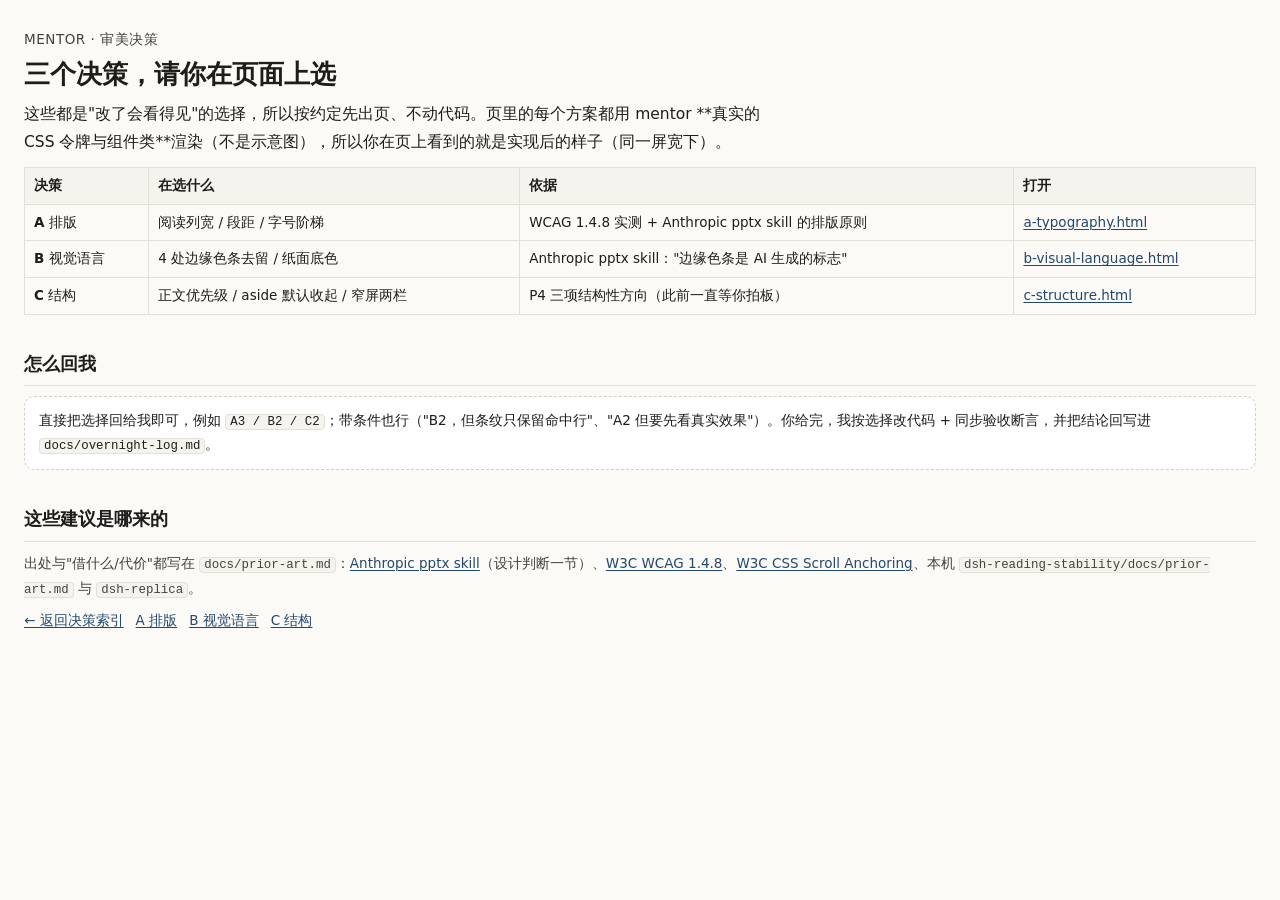
==== docs/decisions/index.html @ 44f7cc59 "先例调研 + 审美决策页（用户新规则的第一轮） - docs/prior-art.md：借 Anthropic pptx skill 的设计判断、DSH 阅读稳定性先例、WCAG 1.4.8 阈值 -" ====
<!DOCTYPE html>
<html lang="zh-CN">
<head>
<meta charset="utf-8">
<meta name="viewport" content="width=device-width, initial-scale=1">
<meta name="color-scheme" content="light dark">
<title>mentor · 审美决策索引</title>
<link rel="stylesheet" href="../../ui/styles.css">
<style>
  /* 决策页自己的外壳：刻意不复用 .app 的网格，避免和 mentor 的响应式布局打架；
     但所有"被评估的观感"都用 mentor 真实的类与令牌渲染。 */
  body { margin: 0; padding: 28px 24px 64px; background: var(--paper); color: var(--ink); }
  .wrap { max-width: 1560px; margin: 0 auto; }
  .kicker { font-size: var(--fs-xs); color: var(--ink-2); letter-spacing: .04em; text-transform: uppercase; }
  h1 { font-size: 26px; line-height: 1.3; margin: 6px 0 10px; }
  h2 { font-size: 18px; margin: 34px 0 10px; padding-bottom: 6px; border-bottom: 1px solid var(--line); }
  h3 { font-size: 15px; margin: 22px 0 8px; }
  p, li { font-size: 14.5px; line-height: 1.75; color: var(--ink); }
  .muted { color: var(--ink-2); }
  .lede { font-size: 15.5px; line-height: 1.8; max-width: 76ch; }
  .measured { display: flex; flex-wrap: wrap; gap: 10px; margin: 14px 0 6px; padding: 0; list-style: none; }
  .measured li { flex: 1 1 200px; background: var(--surface); border: 1px solid var(--line);
                 border-radius: var(--r-md); padding: 10px 12px; font-size: 13px; line-height: 1.6; }
  .measured b { font-size: 15px; }
  .ok::before { content: "✓ "; color: var(--ok, #4e9a6a); }
  .bad::before { content: "✗ "; color: var(--warn, #c2703b); }
  .variants { display: grid; grid-template-columns: minmax(0, 1fr); gap: 22px; margin-top: 12px; }
  .variant { background: var(--surface); border: 1px solid var(--line); border-radius: var(--r-lg);
             padding: 14px 16px 18px; min-width: 0; }
  .variant__head { display: flex; align-items: baseline; gap: 10px; flex-wrap: wrap; margin-bottom: 4px; }
  .variant__code { font-family: var(--font-mono); font-size: 13px; color: var(--accent-ink);
                   border: 1px solid var(--line-strong); border-radius: var(--r-pill); padding: 1px 8px; }
  .variant__name { font-size: 15px; font-weight: 650; }
  .variant__desc { font-size: 13.5px; line-height: 1.7; color: var(--ink-2); max-width: 86ch; }
  .stage { margin-top: 12px; border: 1px solid var(--line); border-radius: var(--r-md);
           overflow-x: auto; overflow-y: hidden; background: var(--paper); }
  .stage::after { content: "窗口宽 1440px（可横向滚动查看整幅）"; display: block; padding: 4px 10px;
                  font-size: 11.5px; color: var(--ink-2); border-top: 1px solid var(--line); }
  .narrow-hint::after { content: "窗口宽 420px（窄屏真实尺寸）"; }
  /* 决策页里的"窗口"：定宽，靠 CSS 变量区分各变体 */
  .d-shell { display: grid; grid-template-columns: 208px minmax(0, 1fr) 320px; height: 420px; }
  .d-shell.two-col { grid-template-columns: 208px minmax(0, 1fr); }
  .d-shell.no-right { grid-template-columns: 208px minmax(0, 1fr); }
  .d-shell--narrow { grid-template-columns: minmax(0, 1fr); height: 520px; }
  .d-narrow { display: flex; flex-direction: column; min-width: 0; }
  .d-topbar { display: flex; align-items: center; justify-content: space-between; gap: 8px;
              padding: 8px 10px; border-bottom: 1px solid var(--line); background: var(--rail); }
  .d-tabs { display: flex; gap: 10px; }
  .d-tab { font-size: 13px; color: var(--ink-2); padding-bottom: 2px; }
  .d-tab.is-on { color: var(--accent-ink); font-weight: 600; box-shadow: inset 0 -2px 0 0 var(--accent); }
  .d-rail { border-right: 1px solid var(--line); background: var(--rail); padding: 10px; overflow: hidden; }
  .d-main { overflow: hidden; }
  .d-right { border-left: 1px solid var(--line); background: var(--rail); padding: 10px; overflow: hidden; }
  .d-canvas { height: 100%; overflow: hidden; }
  .d-canvas .canvas__inner { max-width: var(--maxw-read); margin: 0 auto; padding: 14px 16px; }
  .d-composer { border-top: 1px solid var(--line); background: var(--rail); padding: 8px 12px; }
  .d-row { display: flex; gap: 6px; flex-wrap: wrap; }
  table { border-collapse: collapse; width: 100%; margin: 10px 0 4px; font-size: 13.5px; }
  th, td { border: 1px solid var(--line); padding: 7px 9px; text-align: left; vertical-align: top;
           line-height: 1.6; }
  th { background: var(--surface-2); font-weight: 650; }
  .verdict { background: var(--accent-soft); border: 1px solid var(--line-strong);
             border-radius: var(--r-md); padding: 12px 14px; margin: 12px 0; }
  .verdict b { color: var(--accent-ink); }
  .how { background: var(--surface); border: 1px dashed var(--line-strong); border-radius: var(--r-md);
         padding: 12px 14px; font-size: 13.5px; line-height: 1.7; }
  code { font-family: var(--font-mono); font-size: .92em; background: var(--surface-2);
         border: 1px solid var(--line); border-radius: 4px; padding: 0 4px; }
  .nav { display: flex; gap: 12px; flex-wrap: wrap; margin-top: 8px; font-size: 13.5px; }
  .nav a { color: var(--accent-ink); }
  .legend { font-size: 12.5px; color: var(--ink-2); margin-top: 6px; }
  @media (max-width: 900px) {
    .d-shell, .d-shell.two-col, .d-shell.no-right, .d-shell--narrow { grid-template-columns: minmax(0, 1fr); }
    .d-shell:not(.d-shell--narrow) { height: auto; }
    .d-rail, .d-right { display: none; }
  }
</style>
</head>
<body>
<div class="wrap">
<p class="kicker">mentor · 审美决策</p><h1>三个决策，请你在页面上选</h1><p class="lede">这些都是"改了会看得见"的选择，所以按约定先出页、不动代码。页里的每个方案都用 mentor **真实的 CSS 令牌与组件类**渲染（不是示意图），所以你在页上看到的就是实现后的样子（同一屏宽下）。</p><table><thead><tr><th>决策</th><th>在选什么</th><th>依据</th><th>打开</th></tr></thead><tbody><tr><td><b>A</b> 排版</td><td>阅读列宽 / 段距 / 字号阶梯</td><td>WCAG 1.4.8 实测 + Anthropic pptx skill 的排版原则</td><td><a href="a-typography.html">a-typography.html</a></td></tr><tr><td><b>B</b> 视觉语言</td><td>4 处边缘色条去留 / 纸面底色</td><td>Anthropic pptx skill："边缘色条是 AI 生成的标志"</td><td><a href="b-visual-language.html">b-visual-language.html</a></td></tr><tr><td><b>C</b> 结构</td><td>正文优先级 / aside 默认收起 / 窄屏两栏</td><td>P4 三项结构性方向（此前一直等你拍板）</td><td><a href="c-structure.html">c-structure.html</a></td></tr></tbody></table><h2>怎么回我</h2><div class="how">直接把选择回给我即可，例如 <code>A3 / B2 / C2</code>；带条件也行（"B2，但条纹只保留命中行"、"A2 但要先看真实效果"）。你给完，我按选择改代码 + 同步验收断言，并把结论回写进 <code>docs/overnight-log.md</code>。</div><h2>这些建议是哪来的</h2><p class="muted" style="font-size:13.5px">出处与"借什么/代价"都写在 <code>docs/prior-art.md</code>：<a href="https://raw.githubusercontent.com/anthropics/skills/main/skills/pptx/SKILL.md" target="_blank" rel="noopener noreferrer">Anthropic pptx skill</a>（设计判断一节）、<a href="https://www.w3.org/WAI/WCAG21/Understanding/visual-presentation.html" target="_blank" rel="noopener noreferrer">W3C WCAG 1.4.8</a>、<a href="https://drafts.csswg.org/css-scroll-anchoring/" target="_blank" rel="noopener noreferrer">W3C CSS Scroll Anchoring</a>、本机 <code>dsh-reading-stability/docs/prior-art.md</code> 与 <code>dsh-replica</code>。</p><p class="nav"><a href="index.html">← 返回决策索引</a><a href="a-typography.html">A 排版</a><a href="b-visual-language.html">B 视觉语言</a><a href="c-structure.html">C 结构</a></p>
</div>
<script>
  // 验收脚本会读这个：决策页自己也不许有未捕获错误
  window.__ERRORS__ = [];
  window.addEventListener("error", (e) => window.__ERRORS__.push(String(e.message || e)));
  window.addEventListener("unhandledrejection", (e) => window.__ERRORS__.push("rejection: " + String(e.reason)));
</script>
</body>
</html>
---- ui/styles.css ----
/* ===========================================================================
   mentor 智能画布 — 设计令牌 + 三栏布局
   零依赖、零构建。所有颜色/字号/间距/圆角都集中在下面的 :root 里。
   =========================================================================== */

:root {
  /* --- 颜色：浅色纸面（默认） --- */
  --paper: #fbfaf7;            /* 页面底色，略带暖调的纸 */
  --surface: #ffffff;          /* 卡片 */
  --surface-2: #f5f3ee;        /* 次级底 / 代码块 */
  --surface-3: #ece9e2;        /* 更深的底 / 滑块轨道 */
  --rail: #f6f4ef;             /* 左右栏底 */
  --ink: #1e1d1a;              /* 正文 */
  --ink-2: #45423c;            /* 次级文字 */
  --ink-3: #6d6a62;            /* 弱化文字（在 paper 上对比 ≈ 5.0:1） */
  --line: #e3e0d8;             /* 分隔线 */
  --line-strong: #d3cfc4;      /* 强调分隔线 */
  --accent: #2f5d8c;           /* 低饱和靛蓝 */
  --accent-ink: #23486d;       /* 强调文字 / 链接 */
  --accent-soft: #e8eff6;      /* 强调底 */
  --mark: #f6e7ae;             /* 命中高亮 */
  --mark-ink: #4a3c07;
  --ok: #2c6e4f;
  --ok-soft: #e6f0ea;
  --warn: #8a5a12;
  --warn-soft: #fbf0dc;
  --danger: #a03a30;
  --danger-soft: #fbeae8;
  --focus: #2f5d8c;

  /* --- 字体 --- */
  --font-sans: "Segoe UI", "PingFang SC", "Hiragino Sans GB", "Microsoft YaHei UI",
    "Microsoft YaHei", "Noto Sans CJK SC", "Source Han Sans SC", system-ui, sans-serif;
  --font-mono: "Cascadia Mono", "JetBrains Mono", "SFMono-Regular", Consolas,
    "Liberation Mono", Menlo, "Courier New", monospace;

  /* --- 字号 / 行高（正文 15.5px / 1.7；最小可见文字 12px，只用于徽标类） --- */
  --fs-body: 15.5px;
  --fs-sm: 14.5px;
  --fs-xs: 13.5px;
  --fs-nano: 12.5px;
  --fs-lg: 17px;
  --fs-title: 21px;
  --lh-body: 1.7;
  --lh-tight: 1.35;

  /* --- 间距刻度 --- */
  --sp-1: 4px;
  --sp-2: 8px;
  --sp-3: 12px;
  --sp-4: 16px;
  --sp-5: 24px;
  --sp-6: 32px;
  --sp-7: 48px;

  /* --- 形状 --- */
  --r-sm: 6px;
  --r-md: 10px;
  --r-lg: 14px;
  --r-pill: 999px;
  --shadow-1: 0 1px 2px rgba(28, 26, 22, 0.06), 0 1px 1px rgba(28, 26, 22, 0.04);
  --shadow-2: 0 6px 20px rgba(28, 26, 22, 0.12);

  /* --- 布局 --- */
  --left-w: 272px;
  --right-w: 380px;
  --header-h: 56px;
  --composer-h: 132px;
  --tap: 34px;                 /* 最小点击目标（≥32px） */
  --maxw-read: 760px;

  color-scheme: light;
}

@media (prefers-color-scheme: dark) {
  :root {
    --paper: #17181a;
    --surface: #1f2124;
    --surface-2: #26282c;
    --surface-3: #33363b;
    --rail: #1b1d20;
    --ink: #e9e7e1;
    --ink-2: #c2c0b9;
    --ink-3: #9b9891;
    --line: #33363a;
    --line-strong: #45484d;
    --accent: #7fa8d4;
    --accent-ink: #a8c7e8;
    --accent-soft: #23313f;
    --mark: #5d4d16;
    --mark-ink: #f4e6b8;
    --ok: #74c39a;
    --ok-soft: #1d3229;
    --warn: #e0b46a;
    --warn-soft: #3a2f1b;
    --danger: #e08d84;
    --danger-soft: #3a2320;
    --focus: #a8c7e8;
    --shadow-1: 0 1px 2px rgba(0, 0, 0, 0.4);
    --shadow-2: 0 8px 24px rgba(0, 0, 0, 0.5);
    color-scheme: dark;
  }
}

/* --------------------------------------------------------------------------
   基础
   -------------------------------------------------------------------------- */

*,
*::before,
*::after {
  box-sizing: border-box;
}

html,
body {
  margin: 0;
  padding: 0;
  height: 100%;
}

body {
  background: var(--paper);
  color: var(--ink);
  font-family: var(--font-sans);
  font-size: var(--fs-body);
  line-height: var(--lh-body);
  -webkit-text-size-adjust: 100%;
  text-rendering: optimizeLegibility;
}

h1, h2, h3, h4, h5, h6, p, ul, ol, dl, dd, figure, blockquote {
  margin: 0;
}

ul, ol {
  padding: 0;
  list-style: none;
}

button {
  font: inherit;
  color: inherit;
  cursor: pointer;
}

/* 有些按钮/输入框声明了 display，会把 [hidden] 覆盖掉，这里统一兜底 */
[hidden] {
  display: none !important;
}

a {
  color: var(--accent-ink);
  text-decoration-thickness: 1px;
  text-underline-offset: 2px;
}

code, pre, kbd, samp {
  font-family: var(--font-mono);
  font-size: 0.92em;
}

:focus-visible {
  outline: 2px solid var(--focus);
  outline-offset: 2px;
  border-radius: var(--r-sm);
}

::selection {
  background: var(--accent-soft);
}

.visually-hidden {
  position: absolute;
  width: 1px;
  height: 1px;
  margin: -1px;
  padding: 0;
  overflow: hidden;
  clip: rect(0 0 0 0);
  clip-path: inset(50%);
  white-space: nowrap;
  border: 0;
}

.skip-link {
  position: absolute;
  left: var(--sp-3);
  top: -60px;
  z-index: 60;
  padding: var(--sp-2) var(--sp-3);
  background: var(--surface);
  border: 1px solid var(--line-strong);
  border-radius: var(--r-sm);
  transition: top 0.15s ease;
}

.skip-link:focus {
  top: var(--sp-3);
}

.icon {
  display: inline-flex;
  align-items: center;
  justify-content: center;
  flex: none;
}

/* --------------------------------------------------------------------------
   应用骨架
   -------------------------------------------------------------------------- */

.app {
  display: grid;
  grid-template-columns: var(--left-w) minmax(0, 1fr) var(--right-w);
  grid-template-rows: var(--header-h) minmax(0, 1fr) auto;
  grid-template-areas:
    "header header header"
    "left   canvas right"
    "composer composer composer";
  height: 100vh;
  height: 100dvh;
  overflow: hidden;
}

.app.is-left-collapsed {
  grid-template-columns: 0 minmax(0, 1fr) var(--right-w);
}

.app.is-right-collapsed {
  grid-template-columns: var(--left-w) minmax(0, 1fr) 0;
}

.app.is-left-collapsed.is-right-collapsed {
  grid-template-columns: 0 minmax(0, 1fr) 0;
}

/* --- 顶栏 --- */
.topbar {
  grid-area: header;
  display: flex;
  align-items: center;
  gap: var(--sp-3);
  padding: 0 var(--sp-4);
  background: var(--rail);
  border-bottom: 1px solid var(--line);
  min-width: 0;
}

.brand {
  display: flex;
  align-items: baseline;
  gap: var(--sp-2);
  min-width: 0;
}

.brand__mark {
  font-weight: 650;
  letter-spacing: 0.01em;
  font-size: var(--fs-lg);
}

.brand__sub {
  color: var(--ink-3);
  font-size: var(--fs-xs);
  white-space: nowrap;
  overflow: hidden;
  text-overflow: ellipsis;
}

.topbar__spacer {
  flex: 1 1 auto;
  min-width: var(--sp-2);
}

.topbar__status {
  display: flex;
  align-items: center;
  gap: var(--sp-2);
  font-size: var(--fs-xs);
  color: var(--ink-3);
  min-width: 0;
  overflow: hidden;
  white-space: nowrap;
}

.status-dot {
  width: 8px;
  height: 8px;
  border-radius: 50%;
  background: var(--ink-3);
  flex: none;
}

.status-dot.is-ok { background: var(--ok); }
.status-dot.is-warn { background: var(--warn); }
.status-dot.is-error { background: var(--danger); }

/* --- 通用按钮 --- */
.btn {
  display: inline-flex;
  align-items: center;
  justify-content: center;
  gap: var(--sp-2);
  min-height: var(--tap);
  padding: 0 var(--sp-3);
  background: var(--surface);
  color: var(--ink);
  border: 1px solid var(--line-strong);
  border-radius: var(--r-sm);
  font-size: var(--fs-sm);
  transition: background 0.12s ease, border-color 0.12s ease;
}

.btn:hover {
  background: var(--surface-2);
}

.btn--primary {
  background: var(--accent);
  border-color: var(--accent);
  color: #fff;
  font-weight: 600;
}

.btn--primary:hover {
  background: var(--accent-ink);
  border-color: var(--accent-ink);
}

@media (prefers-color-scheme: dark) {
  .btn--primary { color: #10161c; }
}

.btn--danger {
  background: var(--danger-soft);
  border-color: var(--danger);
  color: var(--danger);
  font-weight: 600;
}

.btn[disabled] {
  opacity: 0.5;
  cursor: not-allowed;
}

.btn--icon {
  padding: 0 var(--sp-2);
}

.ghost-btn {
  display: inline-flex;
  align-items: center;
  min-height: var(--tap);
  padding: 0 var(--sp-2);
  background: none;
  border: 1px dashed var(--line-strong);
  border-radius: var(--r-sm);
  color: var(--ink-2);
  font-size: var(--fs-xs);
}

.ghost-btn:hover {
  background: var(--surface-2);
  color: var(--ink);
}

/* --------------------------------------------------------------------------
   左右两栏
   -------------------------------------------------------------------------- */

.rail {
  min-width: 0;
  background: var(--rail);
  display: flex;
  flex-direction: column;
  overflow: hidden;
}

.rail--left {
  grid-area: left;
  border-right: 1px solid var(--line);
}

.rail--right {
  grid-area: right;
  border-left: 1px solid var(--line);
}

.app.is-left-collapsed .rail--left,
.app.is-right-collapsed .rail--right {
  display: none;
}

.rail__head {
  display: flex;
  align-items: center;
  gap: var(--sp-2);
  padding: var(--sp-3);
  border-bottom: 1px solid var(--line);
}

/* 宽屏拖拽调宽手柄（窄屏抽屉模式下隐藏） */
.rail {
  position: relative;
}

.rail__resize {
  position: absolute;
  top: 0;
  bottom: 0;
  width: 14px;
  cursor: col-resize;
  z-index: 5;
  background: none;
  border: 0;
}

.rail--left .rail__resize { right: -7px; }
.rail--right .rail__resize { left: -7px; }

.rail__resize::after {
  content: "";
  position: absolute;
  top: 0;
  bottom: 0;
  left: 6px;
  width: 2px;
  background: transparent;
}

.rail__resize:hover::after,
.rail__resize:focus-visible::after {
  background: var(--accent);
}

.rail__title {
  font-size: var(--fs-sm);
  font-weight: 650;
  letter-spacing: 0.02em;
  text-transform: none;
  color: var(--ink-2);
  flex: 1 1 auto;
}

.rail__body {
  flex: 1 1 auto;
  overflow-y: auto;
  overscroll-behavior: contain;
  padding: var(--sp-3);
}

.rail__section {
  margin-bottom: var(--sp-4);
}

.section-label {
  display: block;
  font-size: var(--fs-xs);
  color: var(--ink-3);
  letter-spacing: 0.04em;
  margin-bottom: var(--sp-2);
}

/* --- 笔记本 / 来源列表 --- */
.nb-list,
.src-list {
  display: flex;
  flex-direction: column;
  gap: var(--sp-1);
}

.nb-item,
.src-item {
  width: 100%;
  text-align: left;
  background: none;
  border: 1px solid transparent;
  border-radius: var(--r-sm);
  padding: var(--sp-2);
  min-height: var(--tap);
  display: block;
}

.nb-item:hover,
.src-item:hover {
  background: var(--surface-2);
}

.nb-item.is-active,
.src-item.is-active {
  background: var(--surface);
  border-color: var(--line-strong);
}

.src-item__row {
  display: flex;
  align-items: center;
  gap: var(--sp-2);
  min-width: 0;
}

.src-item__name {
  font-size: var(--fs-sm);
  color: var(--ink);
  overflow: hidden;
  text-overflow: ellipsis;
  white-space: nowrap;
  flex: 1 1 auto;
}

.src-item__meta {
  font-size: var(--fs-xs);
  color: var(--ink-3);
  display: flex;
  gap: var(--sp-2);
  margin-top: 2px;
  flex-wrap: wrap;
}

.nb-item__title {
  font-size: var(--fs-sm);
  display: block;
  overflow: hidden;
  text-overflow: ellipsis;
  white-space: nowrap;
}

.nb-item__meta {
  font-size: var(--fs-xs);
  color: var(--ink-3);
}

.hit-flag {
  flex: none;
  font-size: var(--fs-nano);
  line-height: 20px;
  height: 20px;
  padding: 0 var(--sp-2);
  border-radius: var(--r-pill);
  /* 命中数只是计数，不是"确认"语义：用中性灰底，绿色只留给置信度/确认类 */
  background: var(--surface-3);
  color: var(--ink-2);
  font-weight: 600;
}

.kind-tag {
  flex: none;
  font-size: var(--fs-nano);
  color: var(--ink-3);
  border: 1px solid var(--line-strong);
  border-radius: var(--r-sm);
  padding: 0 5px;
}

.src-item__hit {
  font-size: var(--fs-xs);
  color: var(--ink-2);
  margin-top: var(--sp-1);
  padding-left: var(--sp-2);
  border-left: 2px solid var(--mark);
}

.search-row {
  display: flex;
  gap: var(--sp-2);
  margin-bottom: var(--sp-3);
}

.search-row input {
  flex: 1 1 auto;
  min-width: 0;
  min-height: var(--tap);
  padding: 0 var(--sp-2);
  background: var(--surface);
  border: 1px solid var(--line-strong);
  border-radius: var(--r-sm);
  color: var(--ink);
  font: inherit;
  font-size: var(--fs-sm);
}

/* --- 右栏原文 --- */
.srcdoc__head {
  padding: var(--sp-3);
  border-bottom: 1px solid var(--line);
}

.srcdoc__title {
  font-size: var(--fs-sm);
  font-weight: 650;
  overflow-wrap: anywhere;
}

.srcdoc__path {
  font-size: var(--fs-xs);
  color: var(--ink-3);
  overflow-wrap: anywhere;
}

.srcdoc__toolbar {
  display: flex;
  align-items: center;
  gap: var(--sp-2);
  padding: var(--sp-2) var(--sp-3);
  border-bottom: 1px solid var(--line);
  flex-wrap: wrap;
}

.srcdoc__toolbar input {
  width: 92px;
  min-height: var(--tap);
  padding: 0 var(--sp-2);
  background: var(--surface);
  border: 1px solid var(--line-strong);
  border-radius: var(--r-sm);
  color: var(--ink);
  font: inherit;
  font-size: var(--fs-sm);
}

.srcview {
  padding: var(--sp-2) 0 var(--sp-6);
}

.srcview__code {
  display: block;
  font-family: var(--font-mono);
  font-size: var(--fs-xs);
  line-height: 1.65;
  white-space: pre-wrap;
  overflow-wrap: anywhere;
}

.line {
  display: flex;
  gap: var(--sp-2);
  padding: 0 var(--sp-3);
}

.line__n {
  flex: none;
  width: 42px;
  text-align: right;
  color: var(--ink-3);
  user-select: none;
  font-variant-numeric: tabular-nums;
}

.line__text {
  flex: 1 1 auto;
  min-width: 0;
  white-space: pre-wrap;
  overflow-wrap: anywhere;
}

.line.is-hit {
  background: var(--mark);
}

.line.is-hit .line__text {
  color: var(--mark-ink);
}

.line.is-target {
  background: var(--accent-soft);
  box-shadow: inset 3px 0 0 var(--accent);
}

.line.is-target .line__text {
  color: var(--ink);
}

.rail__empty {
  color: var(--ink-3);
  font-size: var(--fs-sm);
  padding: var(--sp-3);
  border: 1px dashed var(--line-strong);
  border-radius: var(--r-md);
  background: var(--surface);
}

/* --------------------------------------------------------------------------
   中栏：智能画布
   -------------------------------------------------------------------------- */

.canvas {
  grid-area: canvas;
  min-width: 0;
  overflow-y: auto;
  overscroll-behavior: contain;
  scroll-behavior: smooth;
}

.canvas__inner {
  max-width: var(--maxw-read);
  margin: 0 auto;
  padding: var(--sp-5) var(--sp-4) var(--sp-7);
  min-width: 0;
}

.canvas__notice:empty {
  display: none;
}

.notice {
  display: flex;
  gap: var(--sp-2);
  align-items: flex-start;
  padding: var(--sp-3);
  border-radius: var(--r-md);
  border: 1px solid var(--line-strong);
  background: var(--surface);
  margin-bottom: var(--sp-4);
  font-size: var(--fs-sm);
}

.notice--warn { background: var(--warn-soft); border-color: var(--warn); color: var(--ink); }
.notice--error { background: var(--danger-soft); border-color: var(--danger); color: var(--ink); }
.notice--info { background: var(--accent-soft); border-color: var(--accent); }
.notice__close {
  margin-left: auto;
  min-height: var(--tap);
  min-width: var(--tap);
  background: none;
  border: 1px solid transparent;
  border-radius: var(--r-sm);
  color: inherit;
}
.notice__close:hover { border-color: var(--line-strong); }

/* --- 一轮对话 --- */
.turn {
  margin-bottom: var(--sp-6);
}

.turn__q {
  display: flex;
  gap: var(--sp-2);
  align-items: flex-start;
  margin-bottom: var(--sp-3);
}

.turn__q-mark {
  flex: none;
  width: 22px;
  height: 22px;
  margin-top: 2px;
  border-radius: 50%;
  background: var(--accent-soft);
  color: var(--accent-ink);
  font-size: var(--fs-nano);
  font-weight: 700;
  display: flex;
  align-items: center;
  justify-content: center;
}

.turn__q-text {
  font-size: var(--fs-lg);
  font-weight: 600;
  line-height: var(--lh-tight);
  overflow-wrap: anywhere;
}

.turn__meta {
  display: flex;
  flex-wrap: wrap;
  gap: var(--sp-2);
  align-items: center;
  font-size: var(--fs-xs);
  color: var(--ink-3);
  margin-bottom: var(--sp-3);
  padding-bottom: var(--sp-2);
  border-bottom: 1px solid var(--line);
}

.pill {
  display: inline-flex;
  align-items: center;
  gap: 4px;
  height: 22px;
  padding: 0 var(--sp-2);
  border-radius: var(--r-pill);
  border: 1px solid var(--line-strong);
  background: var(--surface-2);
  color: var(--ink-2);
  font-size: var(--fs-nano);
  white-space: nowrap;
}

.pill--high { background: var(--ok-soft); color: var(--ok); border-color: var(--ok); }
.pill--medium { background: var(--warn-soft); color: var(--warn); border-color: var(--warn); }
.pill--low { background: var(--danger-soft); color: var(--danger); border-color: var(--danger); }
.pill--accent { background: var(--accent-soft); color: var(--accent-ink); border-color: var(--accent); }

/* --- 流式进度条 --- */
.stream-status {
  display: flex;
  align-items: center;
  gap: var(--sp-2);
  font-size: var(--fs-xs);
  color: var(--ink-3);
  min-height: var(--tap);
}

.stream-status__pulse {
  width: 8px;
  height: 8px;
  border-radius: 50%;
  background: var(--accent);
  /* 单次淡入表示"正在进行"，不做无限循环（无限动效是廉价感与耗电的来源） */
  animation: pulse-in 0.32s cubic-bezier(0.2, 0, 0, 1) 1 both;
  flex: none;
}

@keyframes pulse-in {
  from { opacity: 0.2; transform: scale(0.8); }
  to { opacity: 0.9; transform: scale(1); }
}

/* 组件入场：160–240ms、8px 位移、ease-out；骨架→实体在 120ms 内完成，避免闪烁 */
@keyframes widget-in {
  from { opacity: 0; transform: translateY(8px); }
  to { opacity: 1; transform: none; }
}

.widget:not(.widget--skeleton) {
  animation: widget-in 0.2s cubic-bezier(0.2, 0, 0, 1) both;
}

/* 只做透明度收尾，不动布局：布局位移交给骨架占位（FLIP 的轻量替代） */
@keyframes widget-swap {
  from { opacity: 0.4; }
  to { opacity: 1; }
}

@media (prefers-reduced-motion: reduce) {
  .stream-status__pulse { animation: none; opacity: 0.9; }
  .skel { animation: none !important; }
  .canvas { scroll-behavior: auto; }
  /* 降级为直接渲染，只保留焦点指示 */
  .widget,
  .widget:not(.widget--skeleton) {
    animation: none !important;
  }
  *, *::before, *::after {
    transition-duration: 0.01ms !important;
    animation-duration: 0.01ms !important;
    animation-iteration-count: 1 !important;
  }
}

/* --- 空状态 --- */
.empty-state {
  border: 1px dashed var(--line-strong);
  border-radius: var(--r-lg);
  background: var(--surface);
  padding: var(--sp-6) var(--sp-5);
  text-align: center;
}

.empty-state__title {
  font-size: var(--fs-lg);
  font-weight: 650;
  margin-bottom: var(--sp-2);
}

.empty-state__text {
  color: var(--ink-2);
  font-size: var(--fs-sm);
  max-width: 48ch;
  margin: 0 auto var(--sp-4);
}

.empty-state__hints {
  display: flex;
  flex-wrap: wrap;
  gap: var(--sp-2);
  justify-content: center;
}

/* --- 流式骨架 --- */
.plan-bar {
  display: flex;
  flex-wrap: wrap;
  align-items: center;
  gap: var(--sp-2);
  padding: var(--sp-3);
  margin-bottom: var(--sp-3);
  border: 1px solid var(--line);
  border-radius: var(--r-md);
  background: var(--surface-2);
  font-size: var(--fs-xs);
  color: var(--ink-2);
}

.plan-bar__types {
  display: flex;
  flex-wrap: wrap;
  gap: var(--sp-1);
}

.plan-chip {
  border: 1px dashed var(--line-strong);
  border-radius: var(--r-pill);
  padding: 0 var(--sp-2);
  height: 22px;
  line-height: 20px;
  font-size: var(--fs-nano);
  color: var(--ink-2);
  background: var(--surface);
}

.plan-chip.is-arrived {
  border-style: solid;
  border-color: var(--ok);
  color: var(--ok);
  background: var(--ok-soft);
}

.widget--skeleton {
  opacity: 0.85;
  /* 骨架预留稳定高度：真组件落地时不会把下面的内容顶下去（避免级联重排） */
  min-height: 112px;
}

/* --- 版面角色（后端下发 data-slot，界面只负责轻重） --------------------- */
/* primary：正文主体，保持完整卡片与投影 */
.widget[data-slot="support"] {
  box-shadow: var(--shadow-1);
}
/* evidence：证据类（原文/来源），比主体轻一档 */
.widget[data-slot="evidence"] {
  box-shadow: none;
  background: var(--surface-2);
}
/* aside：可略过（闪卡/自测/追问），扁平化、内文窄一档，避免和主体抢视线 */
.widget[data-slot="aside"] {
  box-shadow: none;
  border-style: dashed;
  background: transparent;
}
.widget[data-slot="aside"] .widget__body {
  max-width: 62ch;
}

.skel {
  height: 12px;
  border-radius: var(--r-sm);
  /* 静态占位，不做无限循环的流光：无限动画会让界面显得廉价，也耗电 */
  background: var(--surface-3);
  margin-bottom: var(--sp-2);
}

.skel--lg { width: 100%; }
.skel--md { width: 82%; }
.skel--sm { width: 56%; }

/* --------------------------------------------------------------------------
   底部输入区
   -------------------------------------------------------------------------- */

.composer {
  grid-area: composer;
  border-top: 1px solid var(--line);
  background: var(--rail);
  padding: var(--sp-3) var(--sp-4) var(--sp-3);
}

.composer__inner {
  max-width: var(--maxw-read);
  margin: 0 auto;
  min-width: 0;
}

.mode-chips {
  display: flex;
  flex-wrap: wrap;
  gap: var(--sp-2);
  margin-bottom: var(--sp-2);
}

.mode-chip {
  min-height: var(--tap);
  padding: 0 var(--sp-3);
  border-radius: var(--r-pill);
  border: 1px solid var(--line-strong);
  background: var(--surface);
  color: var(--ink-2);
  font-size: var(--fs-xs);
  display: inline-flex;
  align-items: center;
  gap: var(--sp-1);
}

.mode-chip:hover { background: var(--surface-2); color: var(--ink); }

.mode-chip[aria-pressed="true"] {
  background: var(--accent-soft);
  border-color: var(--accent);
  color: var(--accent-ink);
  font-weight: 600;
}

.composer__row {
  display: flex;
  gap: var(--sp-2);
  align-items: flex-end;
}

.composer__field {
  flex: 1 1 auto;
  min-width: 0;
  position: relative;
}

.composer__input {
  width: 100%;
  min-height: 72px;
  max-height: 220px;
  resize: vertical;
  padding: var(--sp-3);
  background: var(--surface);
  color: var(--ink);
  border: 1px solid var(--line-strong);
  border-radius: var(--r-md);
  font: inherit;
  line-height: 1.55;
}

.composer__input::placeholder { color: var(--ink-3); }

.composer__hint {
  display: flex;
  flex-wrap: wrap;
  gap: var(--sp-3);
  margin-top: var(--sp-2);
  font-size: var(--fs-xs);
  color: var(--ink-3);
}

kbd {
  border: 1px solid var(--line-strong);
  border-bottom-width: 2px;
  border-radius: 4px;
  padding: 0 4px;
  background: var(--surface);
  font-size: var(--fs-nano);
}

/* --------------------------------------------------------------------------
   组件（智能画布的卡片）
   -------------------------------------------------------------------------- */

.widget {
  position: relative;
  background: var(--surface);
  border: 1px solid var(--line);
  border-radius: var(--r-lg);
  box-shadow: var(--shadow-1);
  margin-bottom: var(--sp-4);
  min-width: 0;
}

.widget__head {
  display: flex;
  align-items: center;
  gap: var(--sp-2);
  padding: var(--sp-3) var(--sp-4);
  cursor: pointer;
  list-style: none;
  min-height: var(--tap);
}

.widget__head::-webkit-details-marker { display: none; }

.widget__badge {
  flex: none;
  font-size: var(--fs-nano);
  font-weight: 650;
  letter-spacing: 0.02em;
  padding: 2px var(--sp-2);
  border-radius: var(--r-sm);
  background: var(--accent-soft);
  color: var(--accent-ink);
  border: 1px solid var(--line);
  white-space: nowrap;
}

.widget__title {
  font-size: var(--fs-sm);
  font-weight: 650;
  color: var(--ink);
  overflow: hidden;
  text-overflow: ellipsis;
  white-space: nowrap;
  min-width: 0;
}

.widget__reserve {
  flex: 1 1 auto;
}

.widget__chevron {
  flex: none;
  color: var(--ink-3);
  display: inline-flex;
  transition: transform 0.15s ease;
}

.widget__collapse:not([open]) .widget__chevron {
  transform: rotate(-90deg);
}

.widget__actions {
  position: absolute;
  top: 6px;
  right: var(--sp-2);
  display: flex;
  gap: var(--sp-1);
  align-items: center;
}

.icon-btn {
  display: inline-flex;
  align-items: center;
  gap: 5px;
  min-height: var(--tap);
  padding: 0 var(--sp-2);
  background: var(--surface);
  border: 1px solid var(--line);
  border-radius: var(--r-sm);
  color: var(--ink-2);
  font-size: var(--fs-xs);
}

.icon-btn:hover {
  background: var(--surface-2);
  color: var(--ink);
  border-color: var(--line-strong);
}

.icon-btn.is-done {
  color: var(--ok);
  border-color: var(--ok);
}

.widget__body {
  padding: 0 var(--sp-4) var(--sp-4);
  min-width: 0;
}

.widget.is-collapsed .widget__body {
  display: none;
}

.widget.is-collapsed {
  box-shadow: none;
}

.widget__cites {
  display: flex;
  align-items: center;
  flex-wrap: wrap;
  gap: var(--sp-2);
  margin-top: var(--sp-3);
  padding-top: var(--sp-2);
  border-top: 1px dashed var(--line);
}

.widget__note {
  margin-top: var(--sp-2);
  font-size: var(--fs-xs);
  color: var(--ink-3);
}

.meta-label {
  font-size: var(--fs-xs);
  color: var(--ink-3);
  letter-spacing: 0.03em;
}

.widget__failure {
  border: 1px solid var(--danger);
  background: var(--danger-soft);
  border-radius: var(--r-md);
  padding: var(--sp-3);
  font-size: var(--fs-sm);
}

.kv-pre {
  margin: var(--sp-2) 0 0;
  padding: var(--sp-2);
  background: var(--surface-2);
  border: 1px solid var(--line);
  border-radius: var(--r-sm);
  font-size: var(--fs-xs);
  line-height: 1.55;
  white-space: pre-wrap;
  overflow-wrap: anywhere;
  max-height: 320px;
  overflow: auto;
}

/* --- 引用 chip --- */
.cite-chips {
  display: inline-flex;
  flex-wrap: wrap;
  gap: 3px;
  vertical-align: baseline;
}

.cite-chip {
  position: relative;
  display: inline-flex;
  align-items: center;
  justify-content: center;
  min-width: 22px;
  height: 22px;
  padding: 0 4px;
  margin: 0 1px;
  border: 0;
  border-radius: var(--r-sm);
  /* 纸面感：引用是"锚点"，不是按钮——靛蓝文字 + 下划线，不做实心药丸 */
  background: transparent;
  color: var(--accent-ink);
  font-size: var(--fs-nano);
  font-variant-numeric: tabular-nums;
  line-height: 1;
  vertical-align: baseline;
  text-decoration: underline;
  text-decoration-color: var(--accent);
  text-decoration-thickness: 1px;
  text-underline-offset: 2px;
}

/* 行内引用 chip 不能为了点击面积撑高正文：用透明伪元素把命中区扩到 ~32px。
   水平方向只外扩 3px，避免相邻 chip 的命中区互相覆盖。 */
.cite-chip::after {
  content: "";
  position: absolute;
  inset: -5px -3px;
  border-radius: var(--r-sm);
}

.cite-chip:hover {
  background: var(--accent-soft);
  color: var(--accent-ink);
  text-decoration-thickness: 2px;
}

.cite-chip:focus-visible {
  outline: 2px solid var(--focus);
  outline-offset: 1px;
}

.cite-chip.is-missing {
  border-color: var(--warn);
  background: var(--warn-soft);
  color: var(--warn);
  text-decoration: line-through;
}

/* --- answer / markdown --- */
.answer__confidence {
  margin-bottom: var(--sp-2);
}

.md > * + * {
  margin-top: var(--sp-3);
}

.md-h {
  font-size: var(--fs-body);
  font-weight: 650;
  line-height: var(--lh-tight);
}

.md-list {
  padding-left: 1.35em;
  list-style: disc;
}

.md-list li { margin: 2px 0; }

ol.md-list { list-style: decimal; }

.md-quote {
  border-left: 3px solid var(--line-strong);
  padding-left: var(--sp-3);
  color: var(--ink-2);
}

.inline-code {
  background: var(--surface-2);
  border: 1px solid var(--line);
  border-radius: 4px;
  padding: 0 4px;
}

.md-link { text-decoration: underline; }

.empty-line {
  color: var(--ink-3);
  font-size: var(--fs-sm);
}

/* --- quote --- */
.quote {
  position: relative;
  background: var(--surface-2);
  border: 1px solid var(--line);
  border-left: 3px solid var(--accent);
  border-radius: var(--r-md);
  padding: var(--sp-3) var(--sp-4);
}

.quote__mark {
  color: var(--line-strong);
  display: block;
  margin-bottom: var(--sp-1);
}

.quote__text {
  font-size: var(--fs-sm);
  color: var(--ink);
  overflow-wrap: anywhere;
}

.quote__caption {
  display: flex;
  align-items: center;
  gap: var(--sp-2);
  margin-top: var(--sp-2);
  flex-wrap: wrap;
}

.locator-btn,
.locator-code {
  font-family: var(--font-mono);
  font-size: var(--fs-xs);
  background: var(--surface);
  border: 1px solid var(--line-strong);
  border-radius: var(--r-sm);
  padding: 0 var(--sp-2);
  min-height: 22px;
  color: var(--ink-2);
  overflow-wrap: anywhere;
}

.locator-btn {
  min-height: var(--tap);
  display: inline-flex;
  align-items: center;
}

.locator-btn:hover {
  border-color: var(--accent);
  color: var(--accent-ink);
}

/* --- sources --- */
.source-list {
  display: flex;
  flex-direction: column;
  gap: var(--sp-3);
  counter-reset: src;
}

.source-list__item {
  border: 1px solid var(--line);
  border-radius: var(--r-md);
  padding: var(--sp-3);
  background: var(--surface-2);
}

.source-list__head {
  display: flex;
  flex-wrap: wrap;
  align-items: center;
  gap: var(--sp-2);
}

.source-list__n {
  font-weight: 700;
  color: var(--accent-ink);
  font-size: var(--fs-sm);
}

.source-list__title {
  font-size: var(--fs-sm);
  font-weight: 600;
  min-width: 0;
  overflow-wrap: anywhere;
}

.source-list__snippet {
  margin-top: var(--sp-2);
  font-size: var(--fs-sm);
  color: var(--ink-2);
  overflow-wrap: anywhere;
}

.source-list__actions {
  display: flex;
  gap: var(--sp-2);
  margin-top: var(--sp-2);
  flex-wrap: wrap;
}

/* --- concept_map --- */
.cmap-wrap {
  overflow-x: auto;
  border: 1px solid var(--line);
  border-radius: var(--r-md);
  background: var(--surface-2);
}

.cmap {
  display: block;
  max-width: 100%;
  height: auto;
}

.cmap__group {
  font-size: var(--fs-nano);
  fill: var(--ink-3);
  letter-spacing: 0.04em;
}

.cmap__edge {
  stroke: var(--line-strong);
  stroke-width: 1.4;
}

.cmap__arrowhead { fill: var(--line-strong); }

.cmap__edge-bg { fill: var(--surface-2); }

.cmap__edge-label {
  font-size: var(--fs-nano);
  fill: var(--ink-3);
}

.cmap__node-box {
  fill: var(--surface);
  stroke: var(--accent);
  stroke-width: 1.4;
}

.cmap__node:hover .cmap__node-box { fill: var(--accent-soft); }

.cmap__node-label {
  font-size: 12.5px;
  fill: var(--ink);
  font-weight: 600;
}

/* --- timeline --- */
.timeline {
  position: relative;
  padding-left: var(--sp-5);
}

.timeline::before {
  content: "";
  position: absolute;
  left: 6px;
  top: 6px;
  bottom: 6px;
  width: 1px;
  background: var(--line-strong);
}

.timeline__item {
  position: relative;
  padding-bottom: var(--sp-4);
}

.timeline__item:last-child { padding-bottom: 0; }

.timeline__dot {
  position: absolute;
  left: calc(-1 * var(--sp-5) + 2px);
  top: 7px;
  width: 9px;
  height: 9px;
  border-radius: 50%;
  background: var(--surface);
  border: 2px solid var(--accent);
}

.timeline__head {
  display: flex;
  flex-wrap: wrap;
  align-items: baseline;
  gap: var(--sp-2);
}

.timeline__at {
  font-size: var(--fs-xs);
  color: var(--accent-ink);
  background: var(--accent-soft);
  border-radius: var(--r-sm);
  padding: 0 5px;
}

.timeline__label {
  font-size: var(--fs-sm);
  font-weight: 600;
}

.timeline__detail {
  font-size: var(--fs-sm);
  color: var(--ink-2);
  margin-top: 2px;
}

/* --- steps --- */
.steps {
  display: flex;
  flex-direction: column;
  gap: var(--sp-3);
}

.steps__item {
  display: flex;
  gap: var(--sp-3);
  align-items: flex-start;
}

.steps__n {
  flex: none;
  width: 26px;
  height: 26px;
  border-radius: 50%;
  background: var(--accent-soft);
  color: var(--accent-ink);
  border: 1px solid var(--accent);
  font-size: var(--fs-xs);
  font-weight: 700;
  display: flex;
  align-items: center;
  justify-content: center;
}

.steps__title {
  font-size: var(--fs-sm);
  font-weight: 650;
}

.steps__detail {
  font-size: var(--fs-sm);
  color: var(--ink-2);
  margin-top: 2px;
}

/* --- 表格 --- */
.figure { margin: 0; }

.table-wrap {
  overflow-x: auto;
  border: 1px solid var(--line);
  border-radius: var(--r-md);
}

.table {
  border-collapse: collapse;
  width: 100%;
  min-width: 420px;
  font-size: var(--fs-sm);
}

.table th,
.table td {
  text-align: left;
  padding: var(--sp-2) var(--sp-3);
  border-bottom: 1px solid var(--line);
  vertical-align: top;
  overflow-wrap: anywhere;
}

.table thead th {
  background: var(--surface-2);
  font-weight: 650;
  color: var(--ink-2);
  white-space: nowrap;
}

.table tbody th {
  font-weight: 600;
  background: var(--surface-2);
}

.table tbody tr:last-child th,
.table tbody tr:last-child td {
  border-bottom: 0;
}

.figure__caption,
.code-block__note,
.formula__note,
.image__caption {
  margin-top: var(--sp-2);
  font-size: var(--fs-xs);
  color: var(--ink-3);
}

/* --- cheatsheet --- */
.cheatsheet {
  display: grid;
  gap: var(--sp-2);
}

.cheatsheet__row {
  display: grid;
  grid-template-columns: minmax(90px, 0.34fr) minmax(0, 1fr);
  gap: var(--sp-3);
  padding: var(--sp-2) 0;
  border-bottom: 1px dashed var(--line);
}

.cheatsheet__row:last-child { border-bottom: 0; }

.cheatsheet__term {
  font-family: var(--font-mono);
  font-size: var(--fs-sm);
  font-weight: 600;
  color: var(--accent-ink);
  overflow-wrap: anywhere;
}

.cheatsheet__def {
  font-size: var(--fs-sm);
  color: var(--ink-2);
  margin: 0;
  overflow-wrap: anywhere;
}

/* --- flashcards --- */
.flashcards {
  display: grid;
  grid-template-columns: repeat(auto-fill, minmax(210px, 1fr));
  gap: var(--sp-3);
}

.flashcards__cell { min-width: 0; }

.flashcard {
  position: relative;
  width: 100%;
  min-height: 104px;
  text-align: left;
  padding: var(--sp-3);
  background: var(--surface-2);
  border: 1px solid var(--line-strong);
  border-radius: var(--r-md);
  font-size: var(--fs-sm);
  overflow-wrap: anywhere;
}

.flashcard:hover { border-color: var(--accent); }

.flashcard__face {
  display: block;
  font-weight: 600;
}

.flashcard__back {
  display: none;
  margin-top: var(--sp-2);
  padding-top: var(--sp-2);
  border-top: 1px dashed var(--line-strong);
  color: var(--ink-2);
  font-weight: 400;
}

.flashcard[aria-pressed="true"] {
  background: var(--accent-soft);
  border-color: var(--accent);
}

.flashcard[aria-pressed="true"] .flashcard__back { display: block; }

.flashcard::after {
  content: "翻面";
  position: absolute;
  right: var(--sp-2);
  bottom: var(--sp-1);
  font-size: var(--fs-nano);
  color: var(--ink-3);
}

/* --- quiz --- */
.quiz {
  display: flex;
  flex-direction: column;
  gap: var(--sp-4);
}

.quiz__q {
  border: 1px solid var(--line);
  border-radius: var(--r-md);
  padding: var(--sp-3);
  margin: 0;
}

.quiz__legend {
  font-size: var(--fs-sm);
  font-weight: 650;
  padding: 0 var(--sp-1);
}

.quiz__choice {
  display: flex;
  align-items: flex-start;
  gap: var(--sp-2);
  min-height: var(--tap);
  padding: var(--sp-1) var(--sp-2);
  border: 1px solid transparent;
  border-radius: var(--r-sm);
  cursor: pointer;
  font-size: var(--fs-sm);
}

.quiz__choice:hover { background: var(--surface-2); }

.quiz__choice input {
  /* 圆圈视觉尺寸保持 13px，但点击目标撑满整行（≥32px） */
  width: 13px;
  height: 13px;
  min-height: var(--tap);
  margin-top: 0;
  accent-color: var(--accent);
  flex: none;
}

.quiz__letter {
  flex: none;
  width: 20px;
  line-height: var(--tap);
  color: var(--ink-3);
  font-variant-numeric: tabular-nums;
}

.quiz__choice-text {
  /* 与 radio 的 32px 点击目标垂直对齐 */
  padding: 5px 0;
}

.quiz__choice.is-correct {
  background: var(--ok-soft);
  border-color: var(--ok);
}

.quiz__choice.is-wrong {
  background: var(--danger-soft);
  border-color: var(--danger);
}

.quiz__choice.is-correct .quiz__letter { color: var(--ok); font-weight: 700; }
.quiz__choice.is-wrong .quiz__letter { color: var(--danger); font-weight: 700; }

.quiz__why {
  margin-top: var(--sp-2);
  padding-top: var(--sp-2);
  border-top: 1px dashed var(--line-strong);
  font-size: var(--fs-sm);
  color: var(--ink-2);
}

.quiz__why .meta-label { margin-right: var(--sp-2); }

/* --- code --- */
.code-block {
  border: 1px solid var(--line);
  border-radius: var(--r-md);
  overflow: hidden;
  background: var(--surface-2);
}

.code-block__bar {
  display: flex;
  align-items: center;
  padding: var(--sp-1) var(--sp-3);
  border-bottom: 1px solid var(--line);
  background: var(--surface-3);
}

.code-block__lang {
  font-family: var(--font-mono);
  font-size: var(--fs-xs);
  color: var(--ink-2);
}

.code-block__pre {
  margin: 0;
  padding: var(--sp-3);
  overflow-x: auto;
  font-size: var(--fs-xs);
  line-height: 1.65;
  max-height: 460px;
  overflow-y: auto;
}

.code-block__note {
  padding: 0 var(--sp-3) var(--sp-2);
  margin: 0;
}

/* --- formula --- */
.formula {
  border: 1px solid var(--line);
  border-left: 3px solid var(--accent);
  border-radius: var(--r-md);
  background: var(--surface-2);
  padding: var(--sp-3) var(--sp-4);
}

.formula__plain {
  text-align: center;
  font-size: 15px;
  padding: var(--sp-2) 0;
  overflow-x: auto;
  white-space: nowrap;
}

.formula__plain code {
  font-size: 15px;
  background: none;
}

.formula__latex {
  margin-top: var(--sp-2);
  font-size: var(--fs-xs);
  color: var(--ink-3);
}

.formula__latex summary {
  min-height: var(--tap);
  display: flex;
  align-items: center;
  cursor: pointer;
}

/* --- image --- */
.image__img {
  display: block;
  max-width: 100%;
  height: auto;
  border: 1px solid var(--line);
  border-radius: var(--r-md);
  background: var(--surface-2);
}

.image__placeholder {
  display: flex;
  flex-direction: column;
  align-items: center;
  justify-content: center;
  gap: var(--sp-2);
  min-height: 132px;
  padding: var(--sp-4);
  text-align: center;
  border: 1px dashed var(--line-strong);
  border-radius: var(--r-md);
  background: var(--surface-2);
  color: var(--ink-3);
  font-size: var(--fs-sm);
}

.image__placeholder-icon { color: var(--line-strong); }

/* --- followups --- */
.followups {
  display: flex;
  flex-wrap: wrap;
  gap: var(--sp-2);
}

.followup {
  display: inline-flex;
  align-items: center;
  min-height: var(--tap);
  max-width: 100%;
  padding: var(--sp-1) var(--sp-3);
  text-align: left;
  border: 1px solid var(--line-strong);
  border-radius: var(--r-pill);
  background: var(--surface-2);
  font-size: var(--fs-sm);
  color: var(--ink);
}

.followup:hover {
  border-color: var(--accent);
  background: var(--accent-soft);
  color: var(--accent-ink);
}

.followup__text { overflow-wrap: anywhere; }

/* --- audio_script --- */
.audio__meta {
  display: flex;
  align-items: center;
  gap: var(--sp-2);
  font-size: var(--fs-xs);
  color: var(--ink-3);
  margin-bottom: var(--sp-3);
}

.audio__list {
  display: flex;
  flex-direction: column;
  gap: var(--sp-3);
}

.audio__segment {
  display: flex;
  gap: var(--sp-3);
  align-items: flex-start;
}

.audio__n {
  flex: none;
  width: 22px;
  height: 22px;
  border-radius: var(--r-sm);
  background: var(--surface-3);
  color: var(--ink-2);
  font-size: var(--fs-nano);
  display: flex;
  align-items: center;
  justify-content: center;
}

.audio__speaker {
  display: inline-block;
  font-size: var(--fs-xs);
  font-weight: 650;
  color: var(--accent-ink);
  margin-bottom: 2px;
}

.audio__text {
  font-size: var(--fs-sm);
  color: var(--ink-2);
  overflow-wrap: anywhere;
}

/* --- progress --- */
.progress-list {
  display: flex;
  flex-direction: column;
  gap: var(--sp-3);
}

.progress__head {
  display: flex;
  align-items: baseline;
  justify-content: space-between;
  gap: var(--sp-2);
  font-size: var(--fs-sm);
}

.progress__label { font-weight: 600; }

.progress__value {
  color: var(--ink-3);
  font-variant-numeric: tabular-nums;
  font-size: var(--fs-xs);
}

.progress__bar {
  height: 8px;
  border-radius: var(--r-pill);
  background: var(--surface-3);
  overflow: hidden;
  margin-top: var(--sp-1);
}

.progress__fill {
  display: block;
  height: 100%;
  background: var(--accent);
  border-radius: var(--r-pill);
}

.progress__note {
  font-size: var(--fs-xs);
  color: var(--ink-3);
  margin-top: 2px;
}

/* --- unknown --- */
.unknown {
  border: 1px dashed var(--warn);
  background: var(--warn-soft);
  border-radius: var(--r-md);
  padding: var(--sp-3);
  font-size: var(--fs-sm);
}

.unknown__hint {
  display: flex;
  align-items: baseline;
  gap: var(--sp-2);
  color: var(--ink);
}

.unknown__raw {
  margin-top: var(--sp-2);
  font-size: var(--fs-xs);
}

.unknown__raw summary {
  min-height: var(--tap);
  display: flex;
  align-items: center;
  cursor: pointer;
  color: var(--ink-2);
}

.unknown .ghost-btn { margin-top: var(--sp-2); }

/* --------------------------------------------------------------------------
   窄屏：左右栏变抽屉，画布单列
   -------------------------------------------------------------------------- */

.drawer-scrim {
  display: none;
}

.drawer-only {
  display: none;
}

@media (max-width: 899px) {
  .app,
  .app.is-left-collapsed,
  .app.is-right-collapsed,
  .app.is-left-collapsed.is-right-collapsed {
    grid-template-columns: minmax(0, 1fr);
    grid-template-areas:
      "header"
      "canvas"
      "composer";
  }

  .drawer-only { display: inline-flex; white-space: nowrap; flex: none; }

  .rail {
    position: fixed;
    top: var(--header-h);
    bottom: 0;
    width: min(88vw, 360px);
    z-index: 40;
    box-shadow: var(--shadow-2);
    transform: translateX(-102%);
    transition: transform 0.18s ease;
    display: flex !important;
  }

  .rail--left { left: 0; }
  .rail--right { left: auto; right: 0; transform: translateX(102%); }

  .app.is-drawer-left .rail--left { transform: translateX(0); }
  .app.is-drawer-right .rail--right { transform: translateX(0); }

  .drawer-scrim {
    display: block;
    position: fixed;
    inset: var(--header-h) 0 0 0;
    z-index: 30;
    background: rgba(20, 19, 17, 0.36);
    border: 0;
    padding: 0;
  }

  .app:not(.is-drawer-left):not(.is-drawer-right) .drawer-scrim {
    display: none;
  }

  .rail__body { padding-bottom: var(--sp-6); }

  .rail__resize { display: none; }

  .canvas__inner {
    padding: var(--sp-4) var(--sp-3) var(--sp-6);
  }

  .composer { padding: var(--sp-2) var(--sp-3); }

  .composer__input { min-height: 64px; }

  .cheatsheet__row {
    grid-template-columns: minmax(0, 1fr);
    gap: var(--sp-1);
  }

  .widget__reserve { display: none; }

  .icon-btn__text { display: none; }

  .widget__actions { top: 4px; }
}

@media (max-width: 520px) {
  :root {
    --fs-body: 15px;
    --fs-title: 19px;
  }

  .brand__sub { display: none; }

  .flashcards { grid-template-columns: minmax(0, 1fr); }

  .timeline { padding-left: var(--sp-4); }

  .timeline__dot { left: calc(-1 * var(--sp-4) + 2px); }

  .table { min-width: 340px; }
}

@media print {
  .topbar, .composer, .rail--left, .rail--right, .widget__actions { display: none !important; }
  .app { display: block; height: auto; }
  .widget { break-inside: avoid; box-shadow: none; }
}

/* --- heatmap（主题 × 材料覆盖矩阵） -------------------------------------- */
.heatmap-wrap { overflow-x: auto; }
.heatmap { border-collapse: collapse; width: 100%; font-size: var(--fs-xs); }
.heatmap th { text-align: left; font-weight: 600; padding: 6px 10px; color: var(--ink);
  border-bottom: 1px solid var(--line); white-space: nowrap; }
.heatmap thead th { font-size: var(--fs-nano); color: var(--ink-2); }
.heatmap tbody th { font-weight: 500; }
.heatmap__cell { position: relative; padding: 6px 10px; text-align: center; min-width: 74px;
  border-bottom: 1px solid var(--line); }
.heatmap__cell::before { content: ""; position: absolute; inset: 2px; border-radius: var(--r-sm);
  background: var(--accent); opacity: var(--heat, 0); }
.heatmap__value { position: relative; font-family: var(--font-mono); font-size: var(--fs-nano);
  color: var(--ink); }
.heatmap__caption { margin: 8px 2px 0; font-size: var(--fs-nano); color: var(--ink-2); }

/* ---------------------------------------------------------------------------
   外部视觉评审修正（Claude Code / Kimi 看图提出，2026-10-15）
   逐条对应评审编号，便于复核。
   --------------------------------------------------------------------------- */

/* ③ 计划 chip：实心/描边两种状态带图例与状态色 */
.plan-bar__legend {
  font-size: var(--fs-nano);
  color: var(--ink-2);
}
.plan-chip[data-state="planned"] { border-style: dashed; }
.plan-chip[data-state="arrived"] {
  border-style: solid;
  border-color: var(--ok);
  color: var(--ok);
  background: var(--ok-soft);
}

/* ⑤ 概念图节点：终态一律实线（虚线只属于加载态） */
.cmap__node[data-state="ready"] .cmap__node-box { stroke-dasharray: none; }

/* ⑥ 边标签与分组标题：按项目约束做 ≥12px（CC 提的 11px 不满足可见文字下限） */
.cmap__edge-label { font-size: var(--fs-nano); fill: var(--ink-2); }
.cmap__group { font-size: 12.5px; fill: var(--ink-2); }

/* ⑦ 左栏命中片段：靛蓝引用竖线 + 2 行截断，与文件名行分层 */
.src-item__hit {
  display: -webkit-box;
  -webkit-line-clamp: 2;
  -webkit-box-orient: vertical;
  overflow: hidden;
  border-left-color: var(--accent);
  line-height: 1.5;
}

/* ⑧ 窄屏输入区：按钮只留图标，不再压住输入框 */
.composer__row { flex-wrap: nowrap; }
.composer__field { min-width: 0; }
.btn__label { white-space: nowrap; }
@media (max-width: 620px) {
  .composer__row .btn__label { display: none; }
  .composer__row .btn {
    padding-inline: var(--sp-2);
    min-width: var(--tap);
    justify-content: center;
  }
  /* "停止"是界面唯一高饱和暖色：窄屏降为中性强调，避免抢走正文的注意力 */
  .btn--danger { background: var(--danger-soft); color: var(--danger); border-color: var(--line-strong); }
}

/* ⑨ 引用角标与底部引用行的可读性 */
.cite-chip { margin-inline-start: 3px; }
.widget__cites { font-size: var(--fs-sm); }

/* ⑩ 空状态在画布可视区内垂直居中（原来贴顶、下方空 500px） */
.canvas__inner {
  display: flex;
  flex-direction: column;
  min-height: 100%;
}
.canvas__inner > .empty-state { margin-block: auto; }

/* ⑪ 顶栏面板开关的打开态 */
.btn[data-toggle].is-active {
  background: var(--accent-soft);
  border-color: var(--accent);
  color: var(--accent-ink);
}

/* ⑫ 窄屏底部快捷键提示压成一行 */
@media (max-width: 760px) {
  .composer__hint { font-size: 12.5px; }
  .composer__hint > span:nth-child(n + 3) { display: none; }
}
/* ---------------------------------------------------------------------------
   第四节修正（k3-256k 复核 + deepseek-flash 交叉验证后，经计算样式核实）
   --------------------------------------------------------------------------- */

/* k3 新缺陷 1：窄屏下正文行尾引用角标会孤立换行 → 交给浏览器做"更好的断行" */
.answer__body,
.widget__body p,
.widget__body li {
  text-wrap: pretty;
}

/* k3 新缺陷 2：「待渲染」chip 的虚线对比度太低（#45484d 在暗底上几乎看不见） */
.plan-chip[data-state="planned"] {
  border-color: var(--ink-3);
  color: var(--ink-2);
}

/* 部分成立 ⑧：窄屏"停止"不再是暖色实心块，只保留暖色文字与中性描边 */
@media (max-width: 620px) {
  .btn--danger {
    background: transparent;
    border-color: var(--line-strong);
    color: var(--danger);
  }
}

/* 部分成立 ⑨：底部引用 chip 视觉高度 22px → 24px（保持 ::after 的 32px 命中区） */
.widget__cites .cite-chip {
  height: 24px;
  min-width: 24px;
}
/* ---------------------------------------------------------------------------
   第五节修正（deepseek-flash 视觉评审的可验收项，均已核实）
   --------------------------------------------------------------------------- */

/* 1. 右栏代码行号对比度过低：行号是导航信息，必须看得清 */
.line__n {
  color: var(--ink-2);
}

/* 2. 引导句与要点列表之间的留白（原来两者间距一致，"结论"和"支撑材料"糊在一起） */
.answer__body > p + ul,
.answer__body > p + ol,
.widget__body > p + ul,
.widget__body > p + ol {
  margin-top: var(--sp-3);
}
.answer__body li + li,
.widget__body li + li {
  margin-top: var(--sp-1);
}

/* 3. "跳转"是明确的动作入口，给一点实体感（之前是极低权重的裸按钮） */
.btn--quiet {
  background: var(--accent-soft);
  border: 1px solid var(--accent);
  color: var(--accent-ink);
}
.btn--quiet:hover {
  background: var(--accent);
  color: #fff;
}
@media (prefers-color-scheme: dark) {
  .btn--quiet:hover { color: #10161c; }
}

/* 4. 底部快捷键提示对比度过低 */
.composer__hint {
  color: var(--ink-2);
}

/* 5. 概念图连线偏细（间距在 widgets.js 里收紧） */
.cmap__edge {
  stroke-width: 1.8;
}
/* ---------------------------------------------------------------------------
   第六节：命中词行内高亮
   --------------------------------------------------------------------------- */

/* 命中词用已有的"标记"令牌，浅色/深色两种模式下都保证对比度 */
.term-hit {
  background: var(--mark);
  color: var(--mark-ink);
  border-radius: 3px;
  padding: 0 1px;
  box-shadow: 0 0 0 1px color-mix(in srgb, var(--mark) 60%, transparent);
}

/* 左栏片段里的命中词不要撑破两行截断 */
.src-item__hit .term-hit {
  font-weight: 600;
}

/* 命中的那一行本来只加了底色，现在行内还有词级高亮，行底色再淡一点免得糊成一片 */
.line.is-hit .term-hit {
  background: var(--mark);
}
/* ---------------------------------------------------------------------------
   第七节：右栏代码面板留白（deepseek-flash 评审 #2："整块底色太满、像一堵墙"）
   --------------------------------------------------------------------------- */

/* 代码区不再从栏边铺到栏边：给它一块"代码纸"（比栏底色亮一档）+ 内边距 */
.srcview {
  padding: var(--sp-3) var(--sp-3) var(--sp-7);
}

.srcview__code {
  line-height: 1.75;                 /* 行距松一档，长文档不再糊成一片 */
  background: var(--surface);
  border: 1px solid var(--line);
  border-radius: var(--r-md);
  padding: var(--sp-3) var(--sp-2);
}

.line {
  padding: 1px var(--sp-3);
  border-radius: 3px;
}

.line + .line {
  margin-top: 1px;
}

/* 命中行改成"左侧竖标 + 淡底"，把整行糊黄让位给词级高亮（第 8 轮加的 .term-hit） */
.line.is-hit {
  background: var(--accent-soft);
  box-shadow: inset 3px 0 0 var(--accent);
}

.line.is-hit .line__text {
  color: var(--ink);
}
/* ---------------------------------------------------------------------------
   第八节：右栏代码列的对齐与折行（Kimi 复核：折行顶到行号列、命中竖标太淡）
   --------------------------------------------------------------------------- */

/* 行号列与正文之间加一条竖沟：折行的第二行不会再和行号挤在一起 */
.line__n {
  border-right: 1px solid var(--line);
  padding-right: var(--sp-2);
  margin-right: var(--sp-2);
}

/* 正文列统一左缩进，折行也从同一列开始起（不再直接顶到行号边） */
.line__text {
  padding-left: 2px;
}

/* 命中行的左侧竖标加粗到 4px，避免被淡底吃掉 */
.line.is-hit {
  box-shadow: inset 4px 0 0 var(--accent);
}
/* ---------------------------------------------------------------------------
   第九节：顶/底栏的 chip 与键帽降一档（评审 #1：抢正文风头）
   目标：模式 chips 读起来像"标签"而不是"按钮"；键位提示不再是一排小按钮。
   注意：点击目标必须仍然是 var(--tap)，所以用透明边框 + 透明底色，而不是缩小尺寸。
   --------------------------------------------------------------------------- */

.mode-chip {
  background: transparent;
  border-color: transparent;
  color: var(--ink-2);
  font-weight: 400;
}

.mode-chip:hover {
  background: var(--surface-2);
  border-color: var(--line);
  color: var(--ink);
}

/* 选中的模式：靛蓝文字 + 底部 2px 下划线（标签式），不再用整块填充 */
.mode-chip[aria-pressed="true"] {
  background: transparent;
  border-color: transparent;
  color: var(--accent-ink);
  font-weight: 600;
  box-shadow: inset 0 -2px 0 0 var(--accent);
}

.mode-chip[aria-pressed="true"]:hover {
  background: var(--accent-soft);
}

/* 键位提示去掉键帽外观：只是等宽文字，别再排出一排小按钮 */
kbd {
  border: 0;
  background: transparent;
  padding: 0;
  font-family: var(--font-mono);
  font-size: var(--fs-nano);
  color: var(--ink-2);
}

/* 模式 chips 之间的间距收紧一点，整排更轻 */
.mode-chips {
  gap: var(--sp-1) var(--sp-2);
}
/* ---------------------------------------------------------------------------
   第十节：模式按钮与输入框的间距、快捷键行与状态说明分家（Kimi 复核提出）
   --------------------------------------------------------------------------- */

/* 选中态的下划线不再贴着输入框上边框 */
.mode-chips {
  margin-bottom: var(--sp-4);
}

/* 状态说明单独一行，字号更小、颜色更轻；快捷键自成一组 */
.composer__modehint {
  margin-top: var(--sp-1);
  font-size: var(--fs-nano);
  color: var(--ink-2);
}

.composer__hint {
  margin-top: var(--sp-1);
}
/* ---------------------------------------------------------------------------
   第十一节：输入区与画布之间的过渡（评审 #3："悬浮感太强、硬边割裂"）
   去掉一条横贯的硬边框，改用 24px 渐变把画布内容"淡出"到输入区底色 ——
   内容是滚到输入区下面的，而不是被一条线切断。
   --------------------------------------------------------------------------- */

.composer {
  position: relative;
  border-top: 0;
}

.composer::before {
  content: "";
  position: absolute;
  left: 0;
  right: 0;
  top: calc(-1 * var(--sp-5));
  height: var(--sp-5);
  background: linear-gradient(to bottom, transparent, var(--rail));
  pointer-events: none;
}
/* ---------------------------------------------------------------------------
   第十二节：窄屏的"计划渲染"不再折成砖墙（收尾评审：390 下 chip 折成两行）
   --------------------------------------------------------------------------- */

@media (max-width: 620px) {
  .plan-bar__types {
    flex-wrap: nowrap;
    overflow-x: auto;
    gap: var(--sp-2);              /* 评审要求间距 ≥8px */
    scrollbar-width: none;
    -webkit-overflow-scrolling: touch;
  }

  .plan-bar__types::-webkit-scrollbar {
    display: none;
  }

  /* 单行滚动里的 chip 不许被压缩 */
  .plan-chip {
    flex: none;
  }
}
/* ---------------------------------------------------------------------------
   第十三节：引用悬停预览卡片
   --------------------------------------------------------------------------- */

.cite-preview {
  position: fixed;
  z-index: 60;
  max-width: 380px;
  padding: var(--sp-3);
  border: 1px solid var(--line-strong);
  border-radius: var(--r-md);
  background: var(--surface);
  box-shadow: var(--shadow-2);
  /* 纯展示：不能吃掉 chip 的 hover，否则卡片会自己把自己关掉 */
  pointer-events: none;
}

.cite-preview__head {
  display: flex;
  align-items: baseline;
  gap: var(--sp-2);
  flex-wrap: wrap;
  margin-bottom: var(--sp-2);
}

.cite-preview__n {
  font-family: var(--font-mono);
  font-size: var(--fs-nano);
  color: var(--accent-ink);
}

.cite-preview__locator {
  font-family: var(--font-mono);
  font-size: var(--fs-nano);
  color: var(--ink-2);
}

.cite-preview__title {
  font-size: var(--fs-nano);
  color: var(--ink-2);
}

.cite-preview__quote {
  margin: 0 0 var(--sp-2);
  font-size: var(--fs-sm);
  line-height: var(--lh-body);
  color: var(--ink);
}

.cite-preview__hint {
  margin: 0;
  font-size: var(--fs-nano);
  color: var(--ink-2);
}
/* ---------------------------------------------------------------------------
   第十四节：画布键盘光标（j/k 导航时的可见焦点）
   程序化 focus 不一定触发 :focus-visible，所以给一个显式样式。
   --------------------------------------------------------------------------- */

.widget.is-cursor,
.widget:focus-visible {
  outline: 2px solid var(--focus);
  outline-offset: 2px;
  border-radius: var(--r-lg);
}
/* 被拦截的不安全链接（javascript:/data: 等）：显示为普通文字 + 虚线下划线，不可点 */
.md-link--blocked {
  text-decoration: underline dotted;
  color: var(--ink-2);
  cursor: not-allowed;
}
/* ---------------------------------------------------------------------------
   第十五节：流式追加时的滚动稳定性（先例调研 §4.2）
   画布是"追加内容 + 接近底部才自动滚动"的容器（ui/app.js 里 nearBottom 判定），
   而这正是浏览器原生滚动锚定**有害**的场景：一次大块插入会让锚定补偿在一帧内位移整块高度。
   W3C CSS Scroll Anchoring 与 MDN 都说明 overflow-anchor 是官方退出开关；
   DSH 内核与两个社区插件也独立验证了同一结论（见 docs/prior-art.md §2）。
   --------------------------------------------------------------------------- */

.canvas {
  overflow-anchor: none;
}
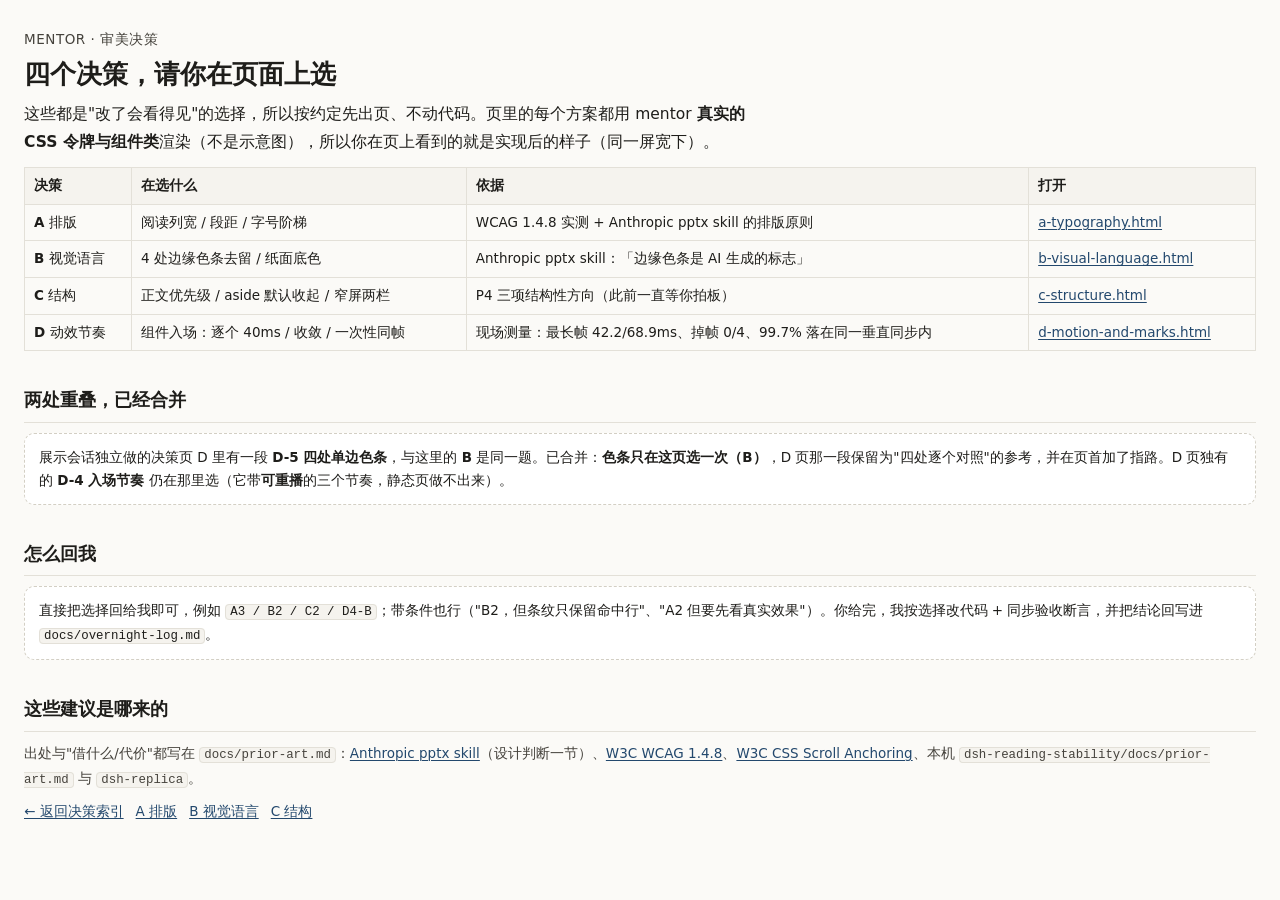
==== commit 6a9d5471: "第35轮：决策页合并为四题（D-5 并入 B），并把'别问两次'做成验收断言 - D 页加合流指路（D-5 与 B 同题，只在 B 选一次）；B 页反向注明 - 索引页升级为四题（A 排版 / B 视" ====
--- a/docs/decisions/index.html
+++ b/docs/decisions/index.html
@@ -78,7 +78,7 @@
 </head>
 <body>
 <div class="wrap">
-<p class="kicker">mentor · 审美决策</p><h1>三个决策，请你在页面上选</h1><p class="lede">这些都是"改了会看得见"的选择，所以按约定先出页、不动代码。页里的每个方案都用 mentor **真实的 CSS 令牌与组件类**渲染（不是示意图），所以你在页上看到的就是实现后的样子（同一屏宽下）。</p><table><thead><tr><th>决策</th><th>在选什么</th><th>依据</th><th>打开</th></tr></thead><tbody><tr><td><b>A</b> 排版</td><td>阅读列宽 / 段距 / 字号阶梯</td><td>WCAG 1.4.8 实测 + Anthropic pptx skill 的排版原则</td><td><a href="a-typography.html">a-typography.html</a></td></tr><tr><td><b>B</b> 视觉语言</td><td>4 处边缘色条去留 / 纸面底色</td><td>Anthropic pptx skill："边缘色条是 AI 生成的标志"</td><td><a href="b-visual-language.html">b-visual-language.html</a></td></tr><tr><td><b>C</b> 结构</td><td>正文优先级 / aside 默认收起 / 窄屏两栏</td><td>P4 三项结构性方向（此前一直等你拍板）</td><td><a href="c-structure.html">c-structure.html</a></td></tr></tbody></table><h2>怎么回我</h2><div class="how">直接把选择回给我即可，例如 <code>A3 / B2 / C2</code>；带条件也行（"B2，但条纹只保留命中行"、"A2 但要先看真实效果"）。你给完，我按选择改代码 + 同步验收断言，并把结论回写进 <code>docs/overnight-log.md</code>。</div><h2>这些建议是哪来的</h2><p class="muted" style="font-size:13.5px">出处与"借什么/代价"都写在 <code>docs/prior-art.md</code>：<a href="https://raw.githubusercontent.com/anthropics/skills/main/skills/pptx/SKILL.md" target="_blank" rel="noopener noreferrer">Anthropic pptx skill</a>（设计判断一节）、<a href="https://www.w3.org/WAI/WCAG21/Understanding/visual-presentation.html" target="_blank" rel="noopener noreferrer">W3C WCAG 1.4.8</a>、<a href="https://drafts.csswg.org/css-scroll-anchoring/" target="_blank" rel="noopener noreferrer">W3C CSS Scroll Anchoring</a>、本机 <code>dsh-reading-stability/docs/prior-art.md</code> 与 <code>dsh-replica</code>。</p><p class="nav"><a href="index.html">← 返回决策索引</a><a href="a-typography.html">A 排版</a><a href="b-visual-language.html">B 视觉语言</a><a href="c-structure.html">C 结构</a></p>
+<p class="kicker">mentor · 审美决策</p><h1>四个决策，请你在页面上选</h1><p class="lede">这些都是"改了会看得见"的选择，所以按约定先出页、不动代码。页里的每个方案都用 mentor <b>真实的 CSS 令牌与组件类</b>渲染（不是示意图），所以你在页上看到的就是实现后的样子（同一屏宽下）。</p><table><thead><tr><th>决策</th><th>在选什么</th><th>依据</th><th>打开</th></tr></thead><tbody><tr><td><b>A</b> 排版</td><td>阅读列宽 / 段距 / 字号阶梯</td><td>WCAG 1.4.8 实测 + Anthropic pptx skill 的排版原则</td><td><a href="a-typography.html">a-typography.html</a></td></tr><tr><td><b>B</b> 视觉语言</td><td>4 处边缘色条去留 / 纸面底色</td><td>Anthropic pptx skill：「边缘色条是 AI 生成的标志」</td><td><a href="b-visual-language.html">b-visual-language.html</a></td></tr><tr><td><b>C</b> 结构</td><td>正文优先级 / aside 默认收起 / 窄屏两栏</td><td>P4 三项结构性方向（此前一直等你拍板）</td><td><a href="c-structure.html">c-structure.html</a></td></tr><tr><td><b>D</b> 动效节奏</td><td>组件入场：逐个 40ms / 收敛 / 一次性同帧</td><td>现场测量：最长帧 42.2/68.9ms、掉帧 0/4、99.7% 落在同一垂直同步内</td><td><a href="d-motion-and-marks.html">d-motion-and-marks.html</a></td></tr></tbody></table><h2>两处重叠，已经合并</h2><div class="how">展示会话独立做的决策页 D 里有一段 <b>D-5 四处单边色条</b>，与这里的 <b>B</b> 是同一题。已合并：<b>色条只在这页选一次（B）</b>，D 页那一段保留为"四处逐个对照"的参考，并在页首加了指路。D 页独有的 <b>D-4 入场节奏</b> 仍在那里选（它带<b>可重播</b>的三个节奏，静态页做不出来）。</div><h2>怎么回我</h2><div class="how">直接把选择回给我即可，例如 <code>A3 / B2 / C2 / D4-B</code>；带条件也行（"B2，但条纹只保留命中行"、"A2 但要先看真实效果"）。你给完，我按选择改代码 + 同步验收断言，并把结论回写进 <code>docs/overnight-log.md</code>。</div><h2>这些建议是哪来的</h2><p class="muted" style="font-size:13.5px">出处与"借什么/代价"都写在 <code>docs/prior-art.md</code>：<a href="https://raw.githubusercontent.com/anthropics/skills/main/skills/pptx/SKILL.md" target="_blank" rel="noopener noreferrer">Anthropic pptx skill</a>（设计判断一节）、<a href="https://www.w3.org/WAI/WCAG21/Understanding/visual-presentation.html" target="_blank" rel="noopener noreferrer">W3C WCAG 1.4.8</a>、<a href="https://drafts.csswg.org/css-scroll-anchoring/" target="_blank" rel="noopener noreferrer">W3C CSS Scroll Anchoring</a>、本机 <code>dsh-reading-stability/docs/prior-art.md</code> 与 <code>dsh-replica</code>。</p><p class="nav"><a href="index.html">← 返回决策索引</a><a href="a-typography.html">A 排版</a><a href="b-visual-language.html">B 视觉语言</a><a href="c-structure.html">C 结构</a></p>
 </div>
 <script>
   // 验收脚本会读这个：决策页自己也不许有未捕获错误
